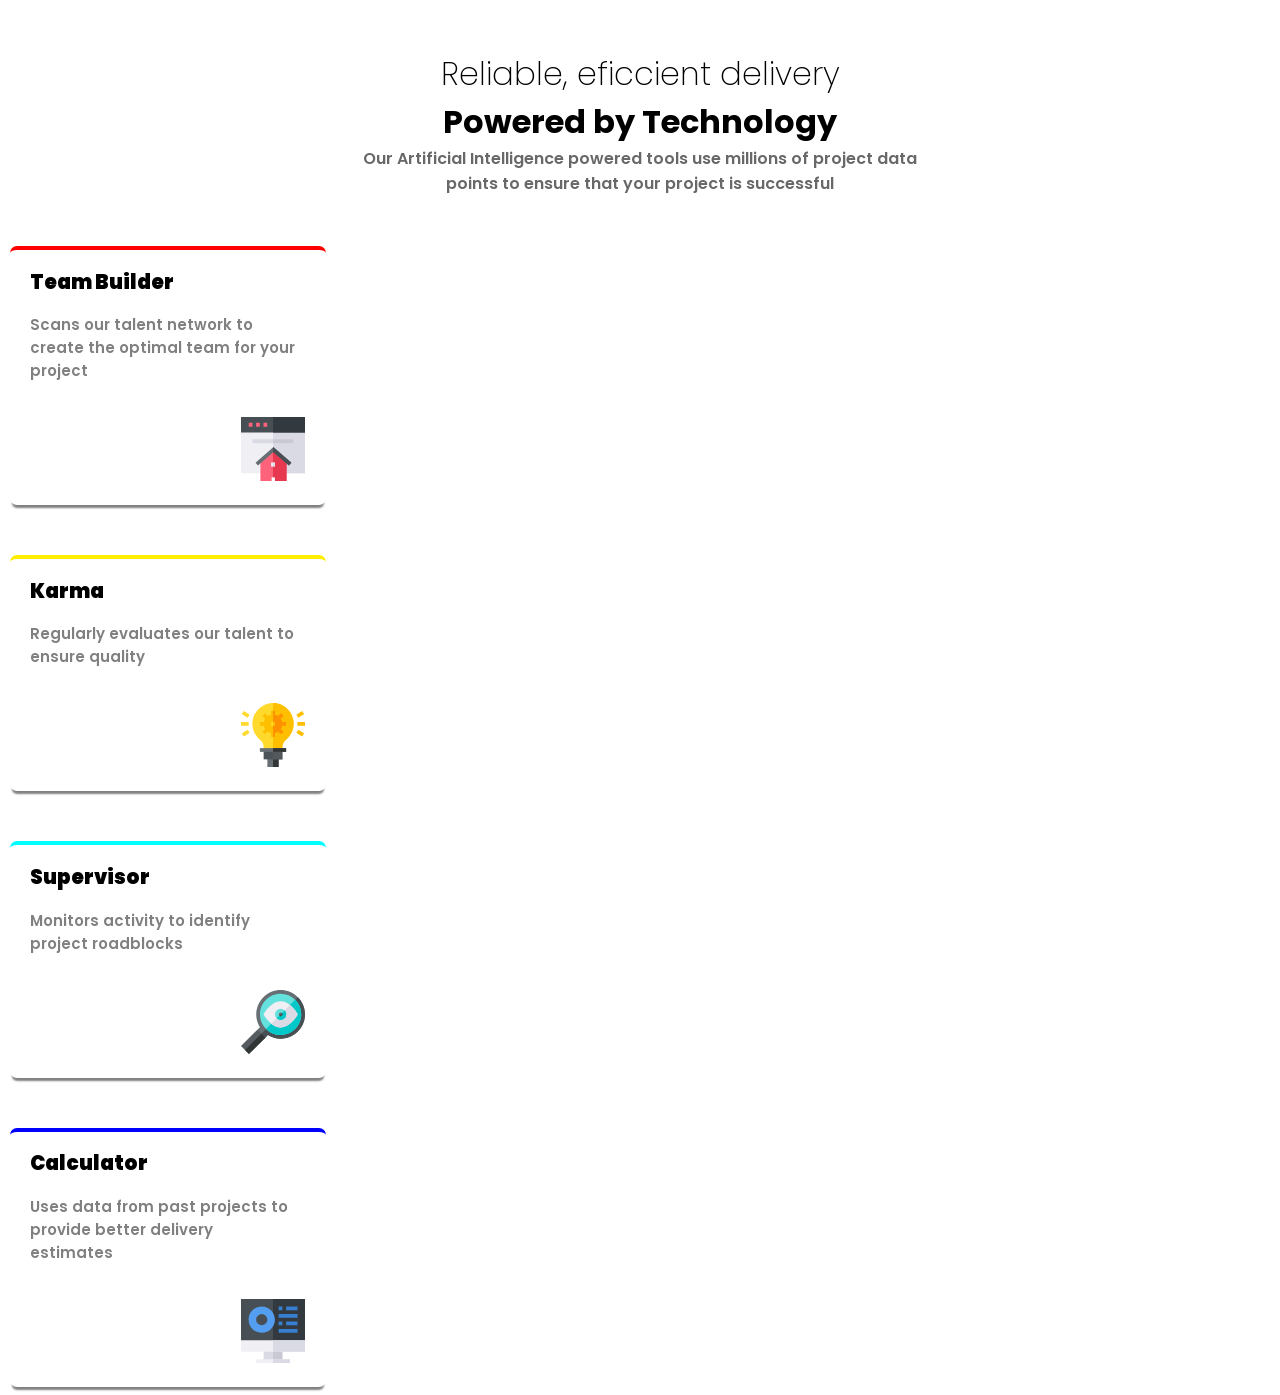
==== index.html @ d7ffbd44 "primer commit" ====
<!DOCTYPE html>
<html lang="en">
<head>
    <link rel="stylesheet" href="styles.css">
    <link rel="shortcut icon" href="favicon-32x32.png">
    <link rel="preconnect" href="https://fonts.googleapis.com">
    <link rel="preconnect" href="https://fonts.gstatic.com" crossorigin>
    <link href="https://fonts.googleapis.com/css2?family=Poppins:wght@100&display=swap" rel="stylesheet">
    <meta charset="UTF-8">
    <meta http-equiv="X-UA-Compatible" content="IE=edge">
    <meta name="viewport" content="width=device-width, initial-scale=1.0">

    <title>Desafio Frontend</title>
</head>
<body>
    <div class="texto_arriba">
        <h1 id="primerH1">Reliable, eficcient delivery</h1>
        <h1 id="segundoH1">Powered by Technology</h1>
        <p>Our Artificial Intelligence powered tools use millions of project data</p>
        <p>points to ensure that your project is successful</p>
    </div>

    <section class="boxes">
        <div id="redBox" class="verticalDivs">
            <h1>Team Builder</h1>
            <p>Scans our talent network to create the optimal team for your project</p>
            <img src="icon-team-builder.svg" alt="team">
        </div>
        <div id="yellowBox" class="verticalDivs">
            <h1>Karma</h1>
            <p>Regularly evaluates our talent to ensure quality</p>
            <img src="icon-karma.svg" alt="karma">
        </div>
        <div id="cyanBox" class="horizontalDivs">
            <h1>Supervisor</h1>
            <p>Monitors activity to identify project roadblocks</p>
            <img src="icon-supervisor.svg" alt="sup">
        </div>
        <div id="blueBox" class="horizontalDivs">
            <h1>Calculator</h1>
            <p>Uses data from past projects to provide better delivery estimates</p>
            <img src="icon-calculator.svg" alt="calc">
        </div>
    </section>

    



</body>
</html>
---- styles.css ----
body{
    margin-top: 50px;
}
.texto_arriba{
    text-align: center;
}
.texto_arriba h1{
    margin: 0;
}
#primerH1{
    font-weight: 200;
    font-family: 'Poppins', sans-serif;  
}
#segundoH1{
    font-weight: 3000;
    font-family: 'Poppins', sans-serif; 
}
.texto_arriba p{
    font-family: 'Poppins', sans-serif;  
    font-weight: 600;
    margin: 0;
    color: rgb(105, 104, 104);
}
.boxes div{
    height: auto;
    width: 25%;
    margin: 2px;
    margin-top: 50px;
    border: 1px;
    box-shadow: 0 5px 2px -2px gray;
    border-radius: 7px;
}
.boxes div h1{
    font-family: 'Poppins', sans-serif;   
    font-weight: 1000;
    font-size: 20px;
    margin-left: 20px;
    margin-right: 20px;
}
.boxes div p{
    margin-left: 20px;
    margin-right: 30px;
    font-family: 'Poppins', sans-serif;
    font-weight: 600;
    font-size: 15px;  
    color: gray;
}
.boxes div img{
    margin: 20px;
    margin-left: 73%;
}

#redBox{
    border-top: 4px solid red;
}
#yellowBox{
    border-top: 4px solid rgb(255, 238, 0); 
}
#cyanBox{
    border-top: 4px solid cyan; 
}
#blueBox{
    border-top: 4px solid blue; 
}
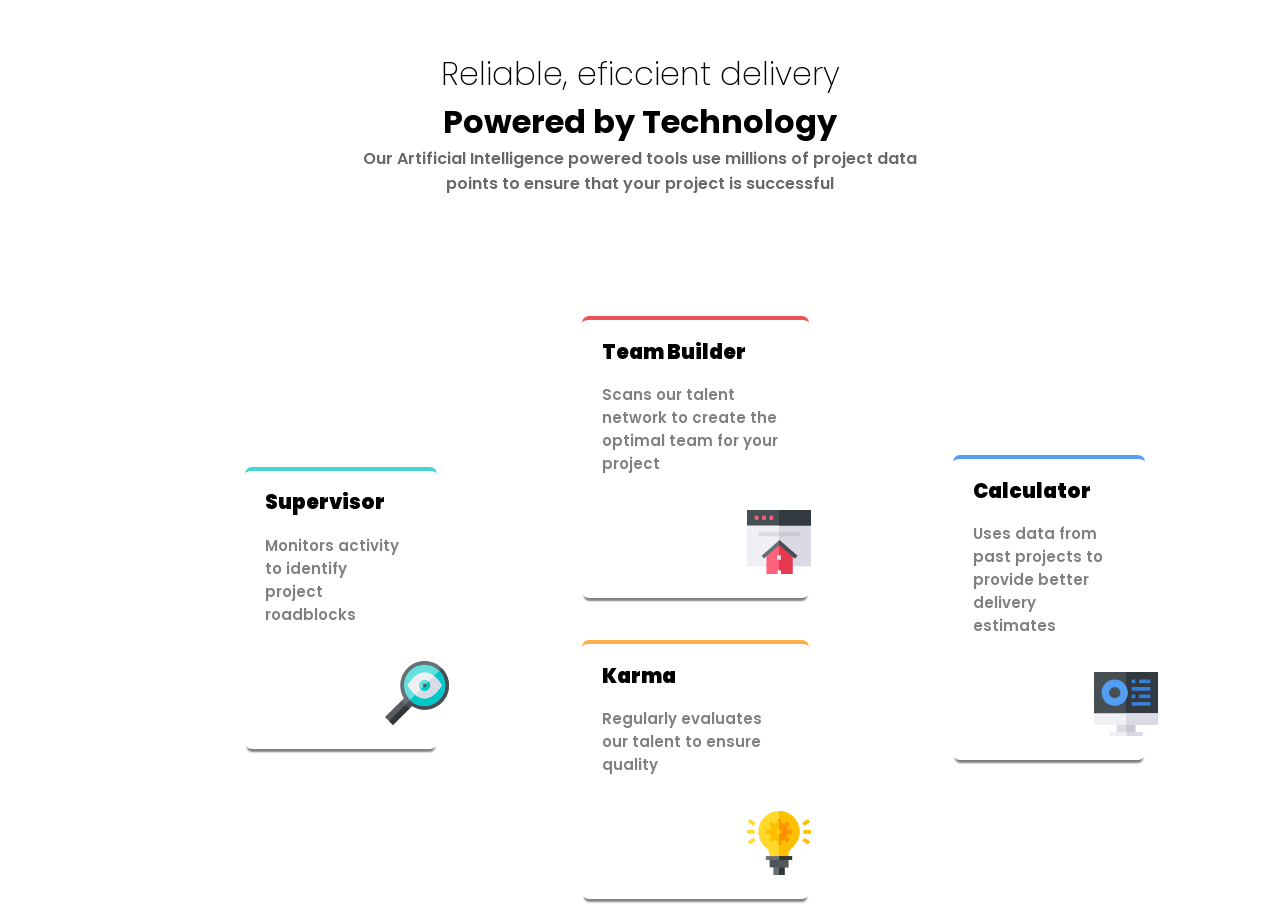
==== commit 28532faa: "modificamos posicion de las cajas" ====
--- a/index.html
+++ b/index.html
@@ -21,31 +21,39 @@
     </div>
 
     <section class="boxes">
-        <div id="redBox" class="verticalDivs">
-            <h1>Team Builder</h1>
-            <p>Scans our talent network to create the optimal team for your project</p>
-            <img src="icon-team-builder.svg" alt="team">
-        </div>
-        <div id="yellowBox" class="verticalDivs">
-            <h1>Karma</h1>
-            <p>Regularly evaluates our talent to ensure quality</p>
-            <img src="icon-karma.svg" alt="karma">
-        </div>
-        <div id="cyanBox" class="horizontalDivs">
-            <h1>Supervisor</h1>
-            <p>Monitors activity to identify project roadblocks</p>
-            <img src="icon-supervisor.svg" alt="sup">
-        </div>
-        <div id="blueBox" class="horizontalDivs">
-            <h1>Calculator</h1>
-            <p>Uses data from past projects to provide better delivery estimates</p>
-            <img src="icon-calculator.svg" alt="calc">
+        <div class="contenedor">
+            <div class="columnaIzquierda">
+                <div id="cyanBox" class="superVisorDiv">
+                    <h1>Supervisor</h1>
+                    <p>Monitors activity to identify project roadblocks</p>
+                    <img src="icon-supervisor.svg" alt="sup">
+                </div>
+            </div>
+
+            <div class="columnaCentral">
+                <div id="redBox" class="teamBuilderDiv">
+                    <h1>Team Builder</h1>
+                    <p>Scans our talent network to create the optimal team for your project</p>
+                    <img src="icon-team-builder.svg" alt="team">
+                </div>
+
+                <div id="yellowBox" class="karmaDiv">
+                    <h1>Karma</h1>
+                    <p>Regularly evaluates our talent to ensure quality</p>
+                    <img src="icon-karma.svg" alt="karma">
+                </div>
+            </div>
+
+            <div class="columnaDerecha">
+                <div id="blueBox" class="calculatorDiv">
+                    <h1>Calculator</h1>
+                    <p>Uses data from past projects to provide better delivery estimates</p>
+                    <img src="icon-calculator.svg" alt="calc">
+                </div>
+            </div>
+
         </div>
     </section>
 
-    
-
-
-
 </body>
 </html>
--- a/styles.css
+++ b/styles.css
@@ -21,14 +21,17 @@
     margin: 0;
     color: rgb(105, 104, 104);
 }
+.boxes{
+    width: 100vw;
+}
 .boxes div{
     height: auto;
-    width: 25%;
+    width: 83%;
     margin: 2px;
-    margin-top: 50px;
+    margin-top: 40px;
     border: 1px;
-    box-shadow: 0 5px 2px -2px gray;
     border-radius: 7px;
+    margin-left: 79px;
 }
 .boxes div h1{
     font-family: 'Poppins', sans-serif;   
@@ -51,19 +54,71 @@
 }
 
 #redBox{
-    border-top: 4px solid red;
+    border-top: 4px solid hsl(0, 78%, 62%);
+    align-items: end;
 }
 #yellowBox{
-    border-top: 4px solid rgb(255, 238, 0); 
+    border-top: 4px solid hsl(34, 97%, 64%); 
+    align-items: start;
 }
 #cyanBox{
-    border-top: 4px solid cyan; 
+    border-top: 4px solid hsl(180, 62%, 55%); 
+    justify-content: flex-end;
+    align-items: center;
 }
 #blueBox{
-    border-top: 4px solid blue; 
+    border-top: 4px solid hsl(212, 86%, 64%); 
+    justify-content: flex-start;
+    align-items: center;
+}
+.contenedor{
+    width: 100vw;
+    height: 60vh;
+    border: 1px solid black;
+    display: flex;
+    flex-direction: row;
+}
+.columnaIzquierda{
+    border: 2px solid red;
+    width: 35%;
+    display: flex;
+    justify-content: end;
+    align-items: center;
+}
+.columnaCentral{
+    border: 2px solid blue;
+    width: 30%;
+    display: flex;
+    flex-direction: column;
+    justify-content: space-around;
+    align-items: center;
+}
+.columnaDerecha{
+    border: 2px solid greenyellow;
+    height: 100%;
+    width: 35%;
+    display: flex;
+    justify-content: start;
+    align-items: center;
+
+}
+
+.superVisorDiv{
+    border: 1px solid violet;
+    margin-right: 2%;
+    box-shadow: 0 5px 2px -2px gray;
 }
 
 
-
-
-
+.teamBuilderDiv{
+    border: 1px solid rebeccapurple;
+    box-shadow: 0 5px 2px -2px gray;
+}
+.karmaDiv{
+    border: 1px solid rgb(91, 188, 106);
+    box-shadow: 0 5px 2px -2px gray;
+}
+.calculatorDiv{
+    border: 1px solid crimson;
+    box-shadow: 0 5px 2px -2px gray;
+}
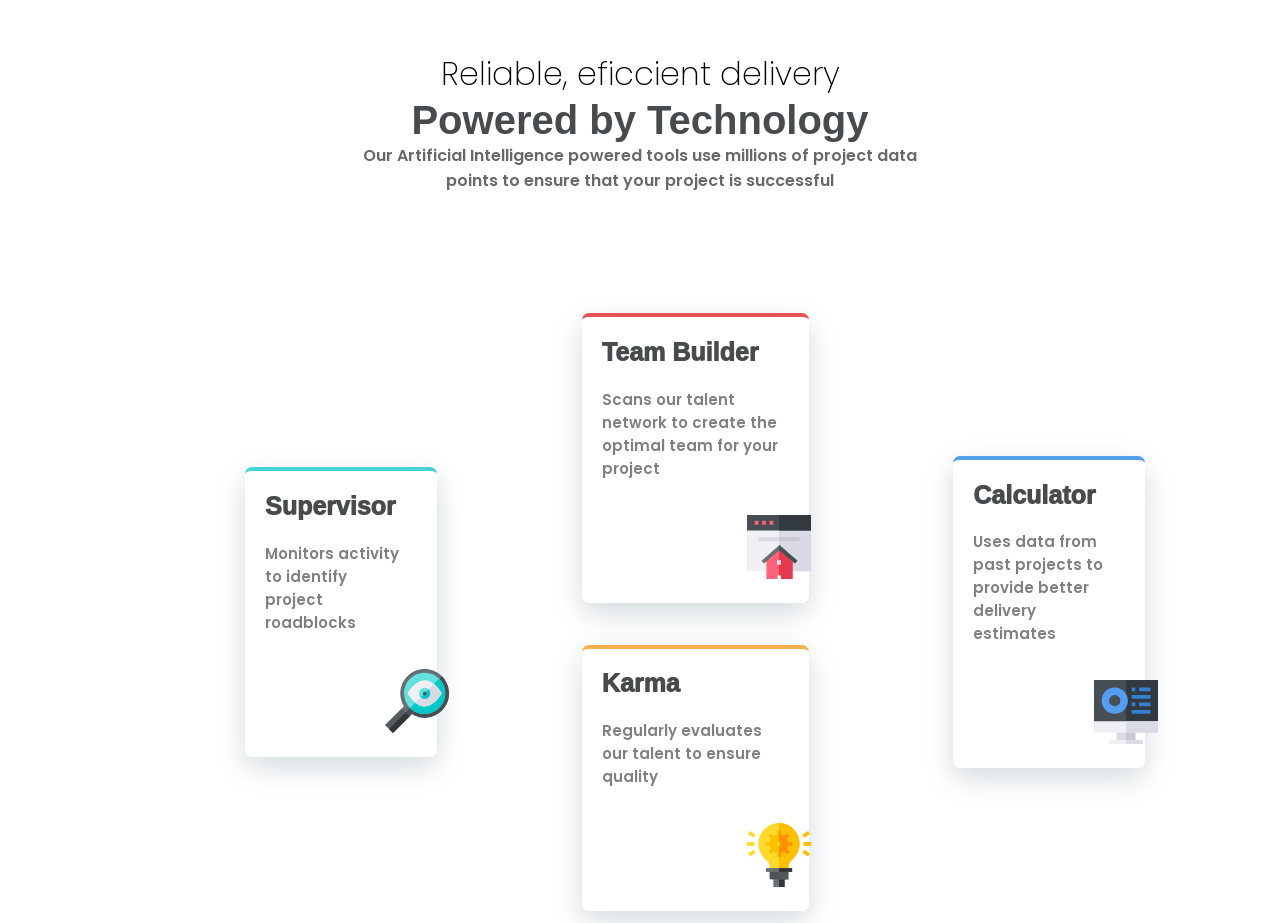
==== commit 985efca9: "..." ====
--- a/index.html
+++ b/index.html
@@ -16,37 +16,37 @@
     <div class="texto_arriba">
         <h1 id="primerH1">Reliable, eficcient delivery</h1>
         <h1 id="segundoH1">Powered by Technology</h1>
-        <p>Our Artificial Intelligence powered tools use millions of project data</p>
-        <p>points to ensure that your project is successful</p>
+        <p class="txtClarito">Our Artificial Intelligence powered tools use millions of project data</p>
+        <p class="txtClarito">points to ensure that your project is successful</p>
     </div>
 
     <section class="boxes">
         <div class="contenedor">
             <div class="columnaIzquierda">
-                <div id="cyanBox" class="superVisorDiv">
-                    <h1>Supervisor</h1>
+                <div id="cyanBox" class="superVisorDiv sombrasCont">
+                    <h1 class="Subtitulos">Supervisor</h1>
                     <p>Monitors activity to identify project roadblocks</p>
                     <img src="icon-supervisor.svg" alt="sup">
                 </div>
             </div>
 
             <div class="columnaCentral">
-                <div id="redBox" class="teamBuilderDiv">
-                    <h1>Team Builder</h1>
+                <div id="redBox" class="teamBuilderDiv sombrasCont">
+                    <h1 class="Subtitulos">Team Builder</h1>
                     <p>Scans our talent network to create the optimal team for your project</p>
                     <img src="icon-team-builder.svg" alt="team">
                 </div>
 
-                <div id="yellowBox" class="karmaDiv">
-                    <h1>Karma</h1>
+                <div id="yellowBox" class="karmaDiv sombrasCont">
+                    <h1 class="Subtitulos">Karma</h1>
                     <p>Regularly evaluates our talent to ensure quality</p>
                     <img src="icon-karma.svg" alt="karma">
                 </div>
             </div>
 
             <div class="columnaDerecha">
-                <div id="blueBox" class="calculatorDiv">
-                    <h1>Calculator</h1>
+                <div id="blueBox" class="calculatorDiv sombrasCont">
+                    <h1 class="Subtitulos">Calculator</h1>
                     <p>Uses data from past projects to provide better delivery estimates</p>
                     <img src="icon-calculator.svg" alt="calc">
                 </div>
--- a/styles.css
+++ b/styles.css
@@ -12,8 +12,10 @@
     font-family: 'Poppins', sans-serif;  
 }
 #segundoH1{
-    font-weight: 3000;
-    font-family: 'Poppins', sans-serif; 
+    font-size: 40px;
+    font-family:'Gill Sans', 'Gill Sans MT', Calibri, 'Trebuchet MS', sans-serif; 
+    color: #474B4D;
+    
 }
 .texto_arriba p{
     font-family: 'Poppins', sans-serif;  
@@ -34,11 +36,12 @@
     margin-left: 79px;
 }
 .boxes div h1{
-    font-family: 'Poppins', sans-serif;   
+    font-family:'Gill Sans', 'Gill Sans MT', Calibri, 'Trebuchet MS', sans-serif;
     font-weight: 1000;
-    font-size: 20px;
+    font-size: 25px;
     margin-left: 20px;
     margin-right: 20px;
+    color: #474B4D;
 }
 .boxes div p{
     margin-left: 20px;
@@ -121,4 +124,13 @@
 .calculatorDiv{
     border: 1px solid crimson;
     box-shadow: 0 5px 2px -2px gray;
-}+}
+
+.sombrasCont{
+    box-shadow: 0px 10px 30px #D3DADE;
+}
+
+.txtClarito{
+    color: #ABB2B6;
+}
+
